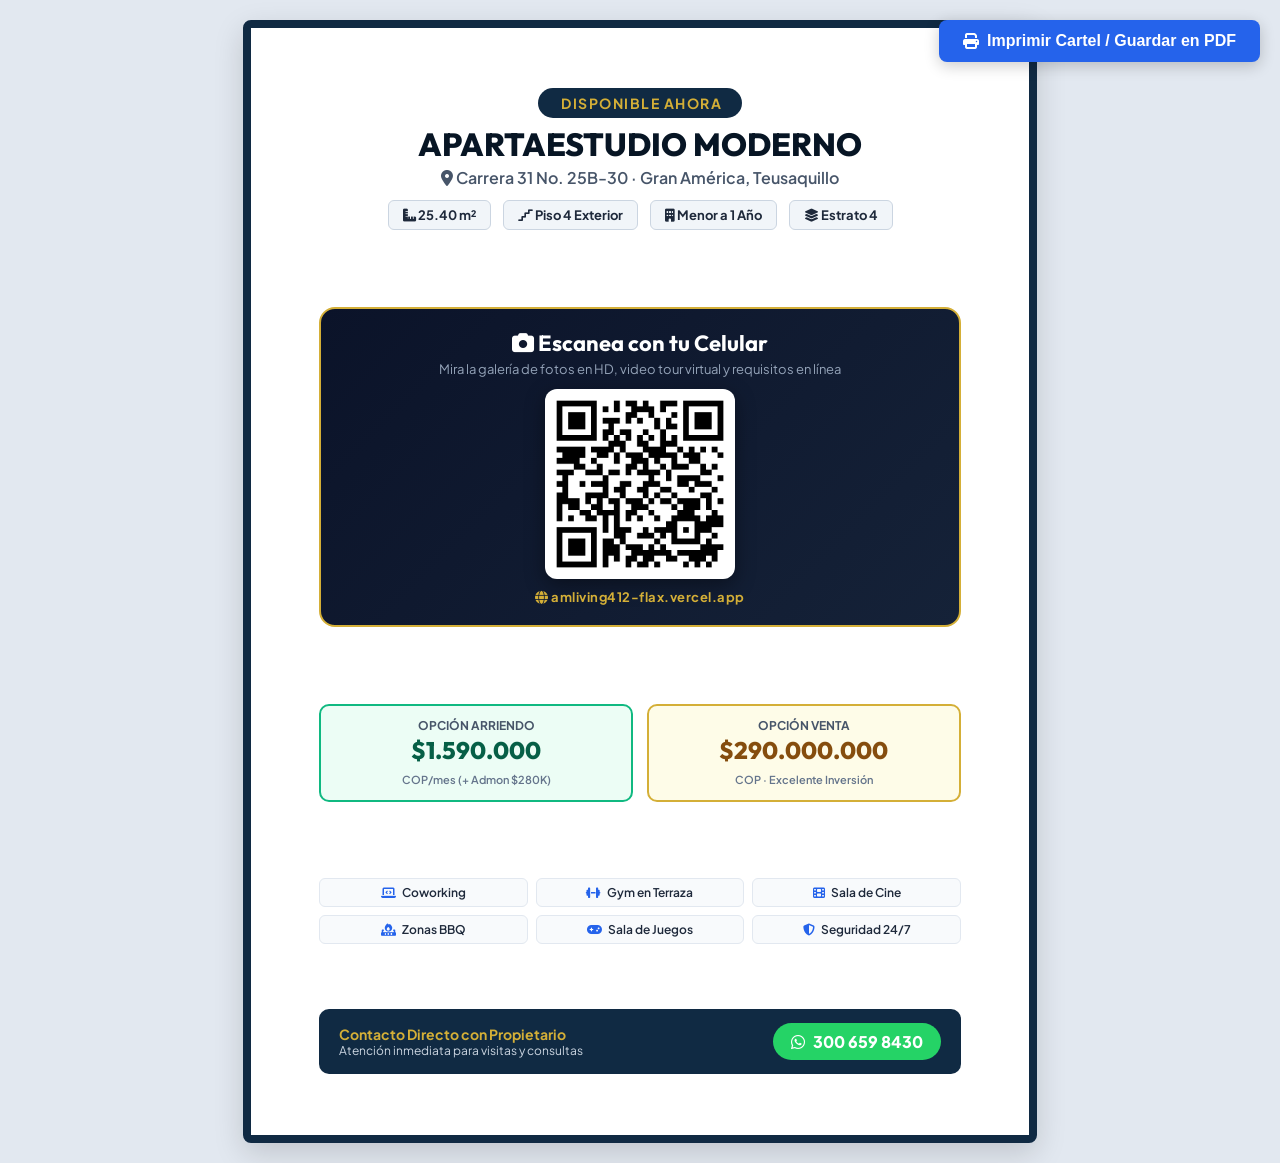
==== cartel_imprimir.html @ b58d4fdb "Corregir direccion a Carrera 31 No. 25B-30" ====
<!DOCTYPE html>
<html lang="es">
<head>
  <meta charset="UTF-8">
  <meta name="viewport" content="width=device-width, initial-scale=1.0">
  <title>Cartel Imprimible QR - Apartaestudio AM Living 412</title>
  <link rel="preconnect" href="https://fonts.googleapis.com">
  <link rel="preconnect" href="https://fonts.gstatic.com" crossorigin>
  <link href="https://fonts.googleapis.com/css2?family=Outfit:wght@400;600;700;800&family=Plus+Jakarta+Sans:wght@400;500;600;700&display=swap" rel="stylesheet">
  <link rel="stylesheet" href="https://cdnjs.cloudflare.com/ajax/libs/font-awesome/6.5.1/css/all.min.css">
  
  <style>
    * {
      box-sizing: border-box;
      margin: 0;
      padding: 0;
    }
    body {
      font-family: 'Plus Jakarta Sans', sans-serif;
      background: #e2e8f0;
      display: flex;
      justify-content: center;
      align-items: center;
      min-height: 100vh;
      padding: 20px;
    }
    .print-sheet {
      width: 210mm;
      min-height: 297mm; /* Formato A4 / Carta */
      background: #ffffff;
      padding: 16mm 18mm;
      box-shadow: 0 10px 30px rgba(0,0,0,0.15);
      display: flex;
      flex-direction: column;
      justify-content: space-between;
      border: 8px solid #102a43;
      border-radius: 8px;
      text-align: center;
      position: relative;
    }
    
    .header-tag {
      background: #102a43;
      color: #d4af37;
      display: inline-block;
      padding: 6px 20px;
      border-radius: 30px;
      font-size: 14px;
      font-weight: 700;
      letter-spacing: 1.5px;
      text-transform: uppercase;
      margin-bottom: 8px;
    }
    h1 {
      font-family: 'Outfit', sans-serif;
      font-size: 32px;
      font-weight: 800;
      color: #071524;
      line-height: 1.15;
      margin-bottom: 4px;
    }
    .sub-address {
      font-size: 16px;
      color: #475569;
      font-weight: 600;
    }
    
    .badges-row {
      display: flex;
      justify-content: center;
      gap: 12px;
      margin: 12px 0;
    }
    .badge-item {
      background: #f1f5f9;
      padding: 6px 14px;
      border-radius: 6px;
      font-size: 13px;
      font-weight: 700;
      color: #1e293b;
      border: 1px solid #cbd5e1;
    }
    
    /* QR Showcase Box */
    .qr-showcase {
      background: linear-gradient(135deg, #0b1329 0%, #152238 100%);
      color: #ffffff;
      padding: 20px;
      border-radius: 16px;
      margin: 10px 0;
      border: 2px solid #d4af37;
    }
    .qr-showcase h2 {
      font-family: 'Outfit', sans-serif;
      font-size: 22px;
      color: #ffffff;
      margin-bottom: 4px;
    }
    .qr-showcase p {
      font-size: 13px;
      color: #94a3b8;
      margin-bottom: 12px;
    }
    .qr-img-wrapper {
      width: 190px;
      height: 190px;
      background: #ffffff;
      padding: 10px;
      border-radius: 12px;
      margin: 0 auto;
      box-shadow: 0 6px 20px rgba(0,0,0,0.4);
    }
    .qr-img-wrapper img {
      width: 100%;
      height: 100%;
      object-fit: contain;
    }
    .qr-url-text {
      margin-top: 10px;
      font-size: 13px;
      font-weight: 700;
      color: #d4af37;
      letter-spacing: 0.5px;
    }
    
    /* Pricing Banner */
    .pricing-strip {
      display: grid;
      grid-template-columns: 1fr 1fr;
      gap: 14px;
      margin: 12px 0;
    }
    .price-box {
      padding: 12px;
      border-radius: 10px;
      border: 2px solid;
    }
    .price-box.rent {
      background: #ecfdf5;
      border-color: #10b981;
    }
    .price-box.sale {
      background: #fefce8;
      border-color: #d4af37;
    }
    .price-box span {
      display: block;
      font-size: 12px;
      font-weight: 700;
      text-transform: uppercase;
      color: #475569;
    }
    .price-box strong {
      font-family: 'Outfit', sans-serif;
      font-size: 24px;
      font-weight: 800;
      display: block;
      margin: 2px 0;
    }
    .price-box.rent strong { color: #065f46; }
    .price-box.sale strong { color: #854d0e; }
    .price-box small { font-size: 11px; color: #64748b; font-weight: 600; }

    /* Features Grid */
    .features-list {
      display: grid;
      grid-template-columns: repeat(3, 1fr);
      gap: 8px;
      margin: 10px 0;
      font-size: 12px;
      font-weight: 600;
      color: #1e293b;
    }
    .feat-tag {
      background: #f8fafc;
      padding: 6px 8px;
      border-radius: 6px;
      border: 1px solid #e2e8f0;
      display: flex;
      align-items: center;
      justify-content: center;
      gap: 6px;
    }
    .feat-tag i { color: #2563eb; }

    /* Contact Footer */
    .contact-footer {
      background: #102a43;
      color: #ffffff;
      padding: 14px 20px;
      border-radius: 10px;
      display: flex;
      justify-content: space-between;
      align-items: center;
    }
    .contact-footer .left-text {
      text-align: left;
    }
    .contact-footer .left-text strong {
      display: block;
      font-size: 14px;
      color: #d4af37;
    }
    .contact-footer .left-text p {
      font-size: 12px;
      color: #cbd5e1;
    }
    .contact-footer .phone-btn {
      background: #25d366;
      color: #ffffff;
      padding: 8px 18px;
      border-radius: 30px;
      font-size: 16px;
      font-weight: 800;
      display: inline-flex;
      align-items: center;
      gap: 8px;
    }

    /* Print Setup */
    @media print {
      body {
        background: #ffffff;
        padding: 0;
      }
      .print-sheet {
        box-shadow: none;
        width: 100%;
        min-height: 100vh;
        border: 4px solid #102a43;
        padding: 10mm 12mm;
      }
      .no-print {
        display: none;
      }
    }

    .no-print-btn {
      position: fixed;
      top: 20px;
      right: 20px;
      background: #2563eb;
      color: #ffffff;
      padding: 12px 24px;
      border-radius: 8px;
      font-size: 16px;
      font-weight: 700;
      box-shadow: 0 4px 15px rgba(0,0,0,0.2);
      cursor: pointer;
      border: none;
      display: flex;
      align-items: center;
      gap: 8px;
      z-index: 1000;
    }
    .no-print-btn:hover {
      background: #1d4ed8;
    }
  </style>
</head>
<body>

  <button class="no-print-btn no-print" onclick="window.print()">
    <i class="fa-solid fa-print"></i> Imprimir Cartel / Guardar en PDF
  </button>

  <div class="print-sheet">
    <div>
      <div class="header-tag"><i class="fa-solid fa-sparkles"></i> Disponible Ahora</div>
      <h1>APARTAESTUDIO MODERNO</h1>
      <p class="sub-address"><i class="fa-solid fa-location-dot"></i> Carrera 31 No. 25B-30 · Gran América, Teusaquillo</p>

      <div class="badges-row">
        <div class="badge-item"><i class="fa-solid fa-ruler-combined"></i> 25.40 m²</div>
        <div class="badge-item"><i class="fa-solid fa-stairs"></i> Piso 4 Exterior</div>
        <div class="badge-item"><i class="fa-solid fa-building"></i> Menor a 1 Año</div>
        <div class="badge-item"><i class="fa-solid fa-layer-group"></i> Estrato 4</div>
      </div>
    </div>

    <!-- QR Container -->
    <div class="qr-showcase">
      <h2><i class="fa-solid fa-camera"></i> Escanea con tu Celular</h2>
      <p>Mira la galería de fotos en HD, video tour virtual y requisitos en línea</p>
      
      <div class="qr-img-wrapper">
        <img src="qr_apartamento.png" alt="Código QR Apartaestudio Gran América">
      </div>

      <div class="qr-url-text">
        <i class="fa-solid fa-globe"></i> amliving412-flax.vercel.app
      </div>
    </div>

    <!-- Price Section -->
    <div class="pricing-strip">
      <div class="price-box rent">
        <span>Opción Arriendo</span>
        <strong>$1.590.000</strong>
        <small>COP/mes (+ Admon $280K)</small>
      </div>
      <div class="price-box sale">
        <span>Opción Venta</span>
        <strong>$290.000.000</strong>
        <small>COP · Excelente Inversión</small>
      </div>
    </div>

    <!-- Features -->
    <div class="features-list">
      <div class="feat-tag"><i class="fa-solid fa-laptop-code"></i> Coworking</div>
      <div class="feat-tag"><i class="fa-solid fa-dumbbell"></i> Gym en Terraza</div>
      <div class="feat-tag"><i class="fa-solid fa-film"></i> Sala de Cine</div>
      <div class="feat-tag"><i class="fa-solid fa-fire-burner"></i> Zonas BBQ</div>
      <div class="feat-tag"><i class="fa-solid fa-gamepad"></i> Sala de Juegos</div>
      <div class="feat-tag"><i class="fa-solid fa-shield-halved"></i> Seguridad 24/7</div>
    </div>

    <!-- Footer Contact -->
    <div class="contact-footer">
      <div class="left-text">
        <strong>Contacto Directo con Propietario</strong>
        <p>Atención inmediata para visitas y consultas</p>
      </div>
      <div class="phone-btn">
        <i class="fa-brands fa-whatsapp"></i> 300 659 8430
      </div>
    </div>
  </div>

</body>
</html>
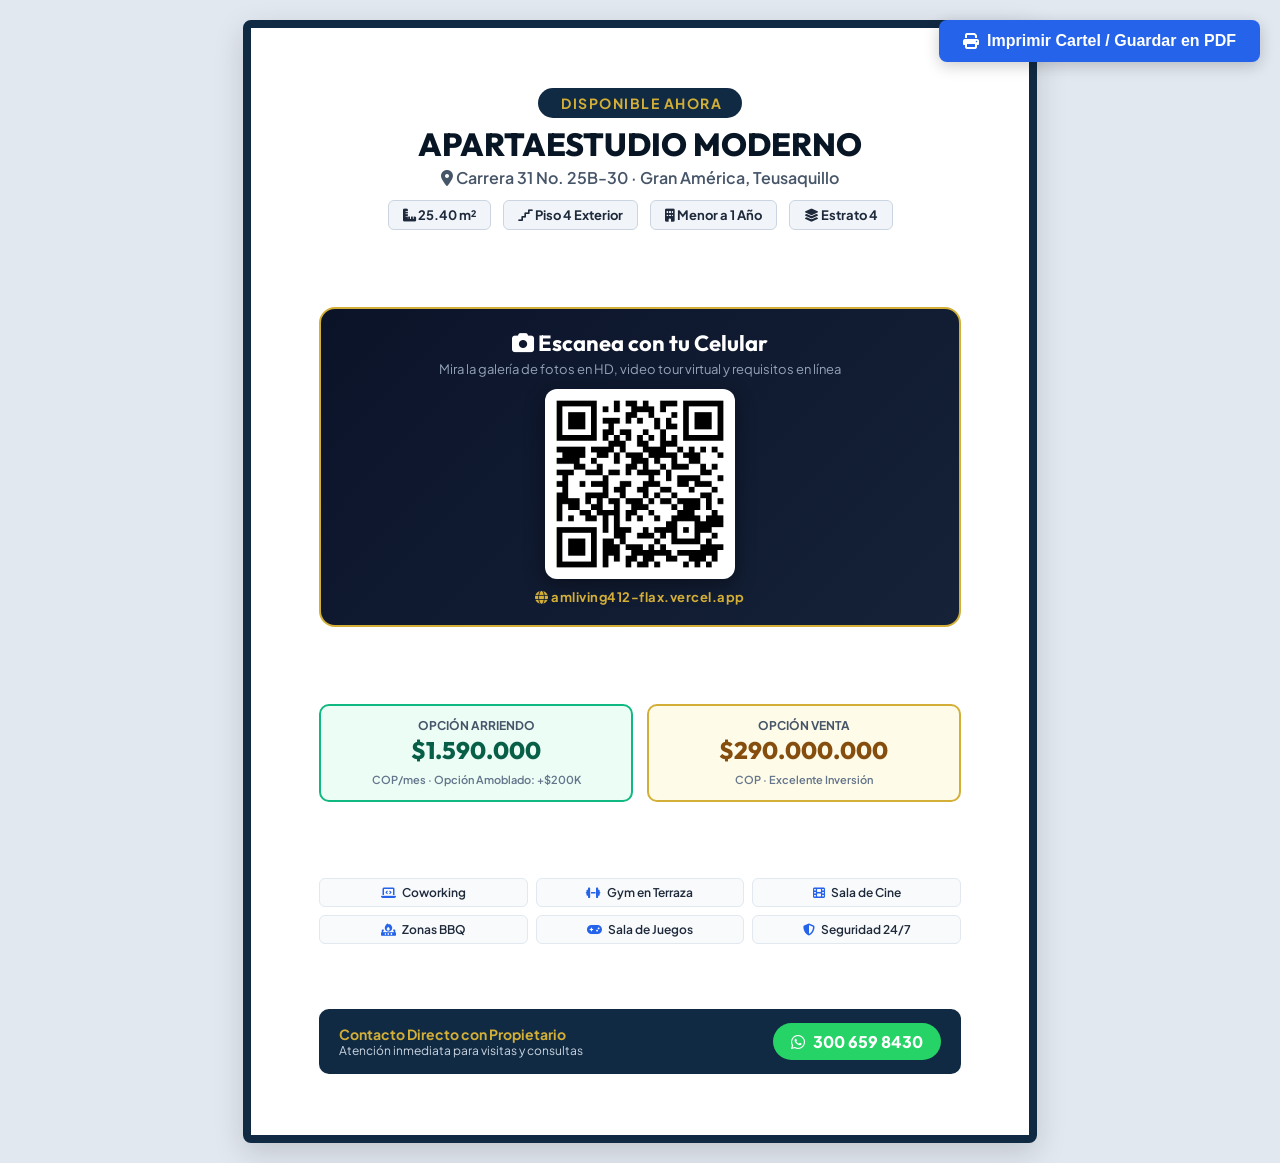
==== commit d945bcde: "Agregar opcion de apartamento amoblado por .000 adicionales" ====
--- a/cartel_imprimir.html
+++ b/cartel_imprimir.html
@@ -297,7 +297,7 @@
       <div class="price-box rent">
         <span>Opción Arriendo</span>
         <strong>$1.590.000</strong>
-        <small>COP/mes (+ Admon $280K)</small>
+        <small>COP/mes · Opción Amoblado: +$200K</small>
       </div>
       <div class="price-box sale">
         <span>Opción Venta</span>
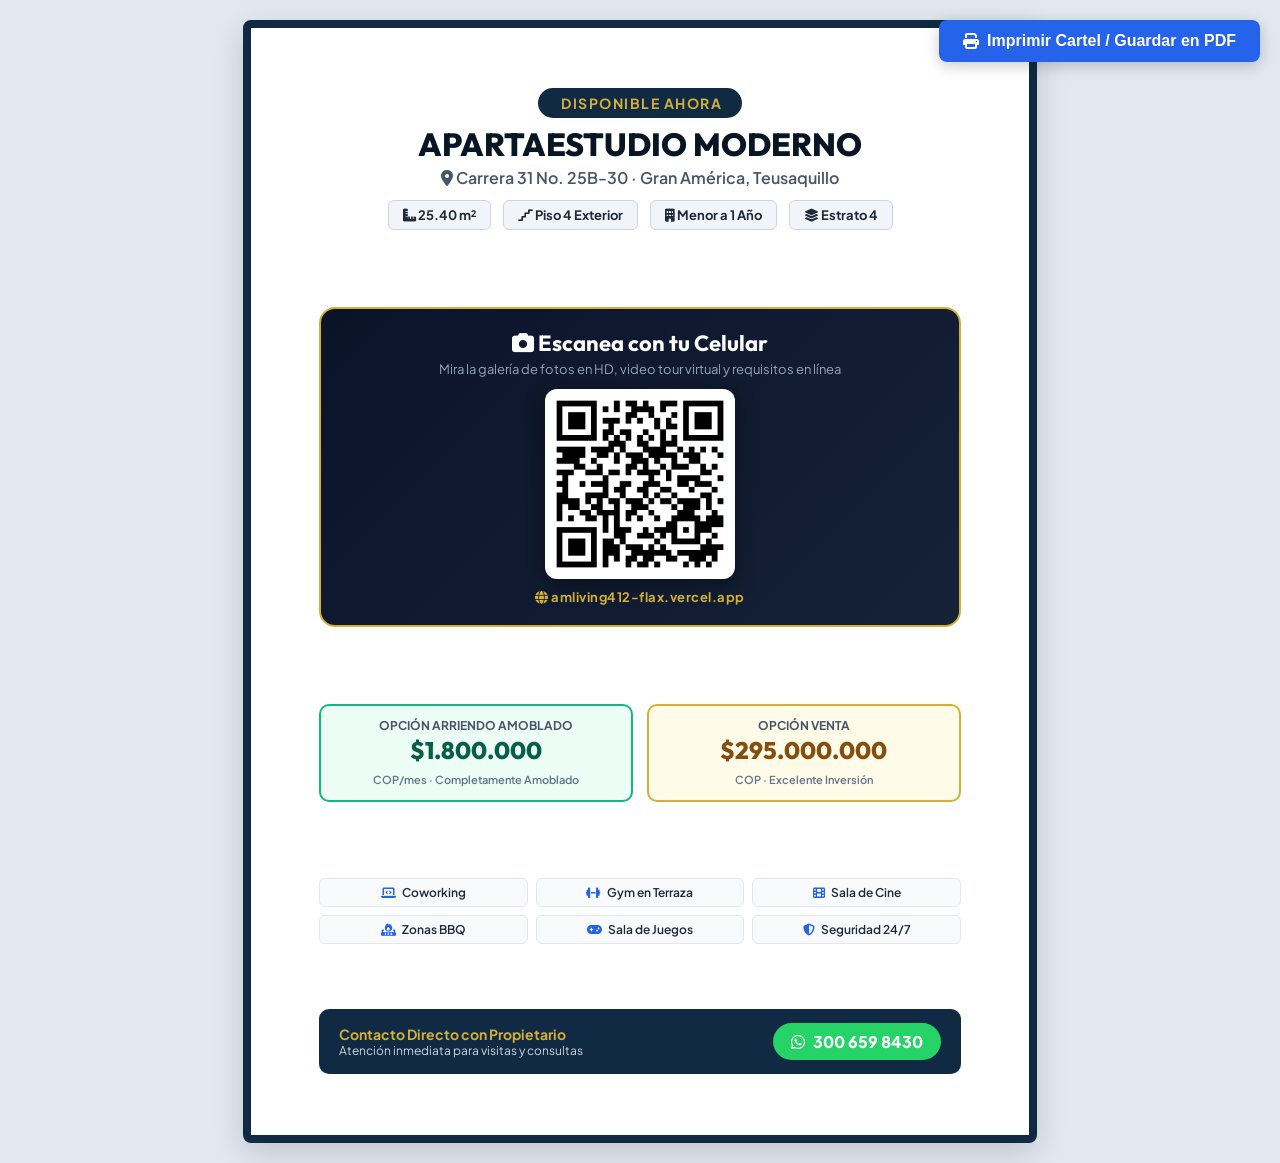
==== commit 0751c9b8: "Actualizar precios: arriendo amoblado .800.000, administracion .000 y venta .000.000" ====
--- a/cartel_imprimir.html
+++ b/cartel_imprimir.html
@@ -295,13 +295,13 @@
     <!-- Price Section -->
     <div class="pricing-strip">
       <div class="price-box rent">
-        <span>Opción Arriendo</span>
-        <strong>$1.590.000</strong>
-        <small>COP/mes · Opción Amoblado: +$200K</small>
+        <span>Opción Arriendo Amoblado</span>
+        <strong>$1.800.000</strong>
+        <small>COP/mes · Completamente Amoblado</small>
       </div>
       <div class="price-box sale">
         <span>Opción Venta</span>
-        <strong>$290.000.000</strong>
+        <strong>$295.000.000</strong>
         <small>COP · Excelente Inversión</small>
       </div>
     </div>
